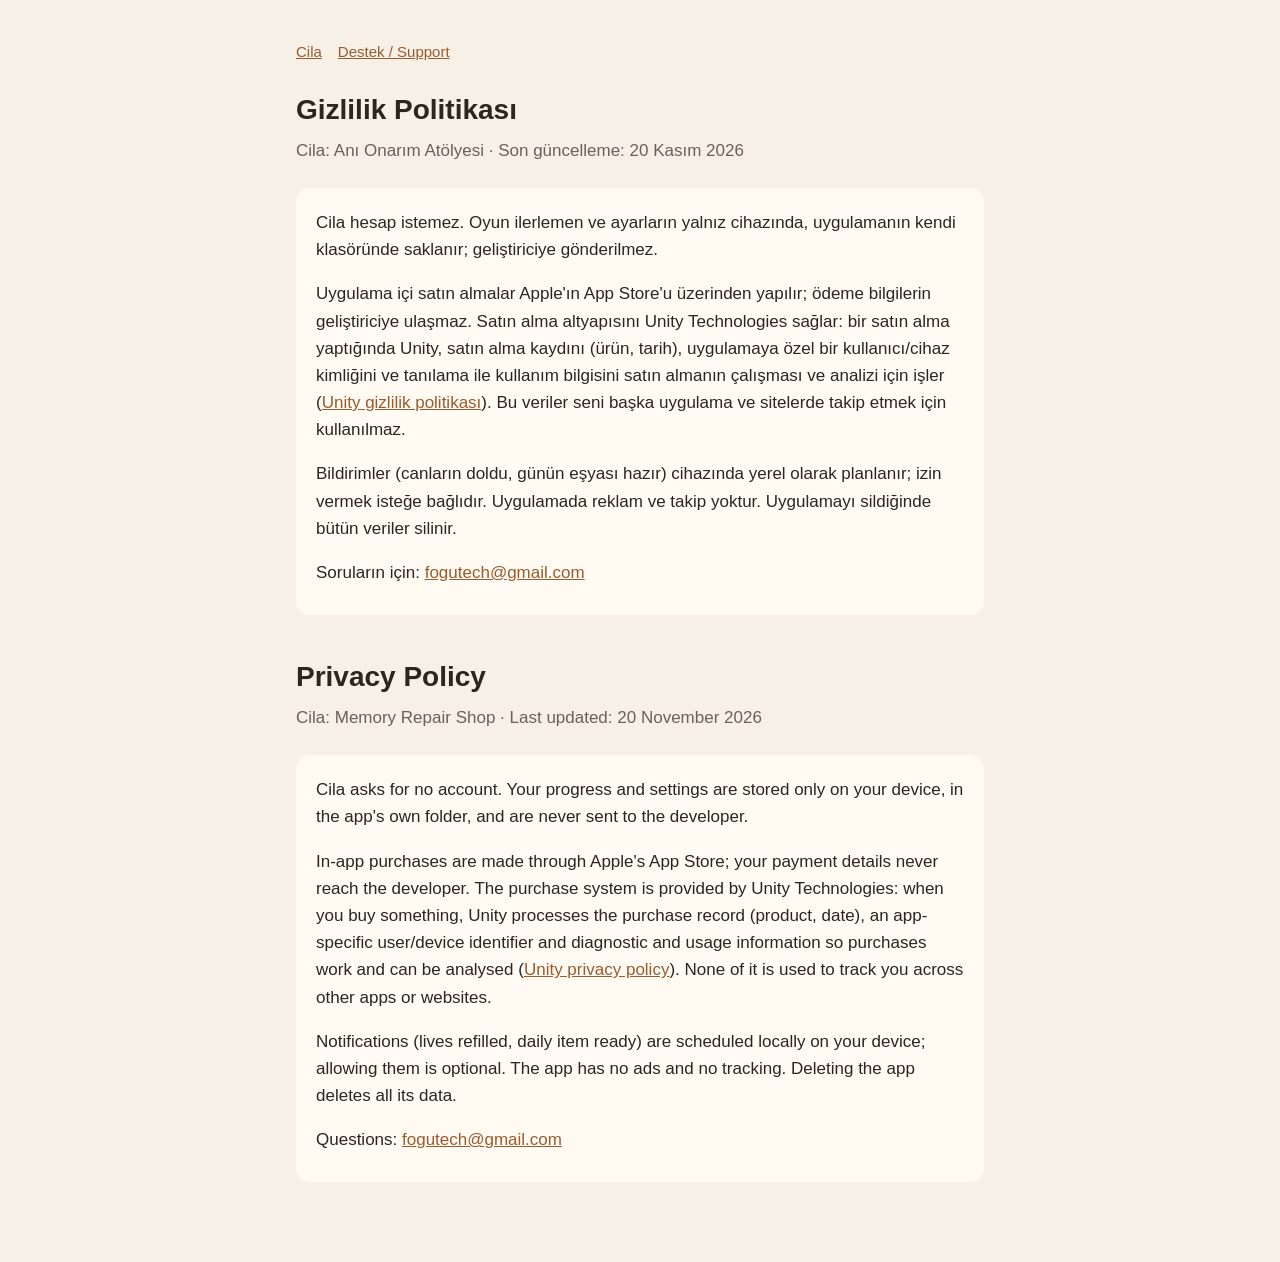
==== privacy.html @ b71c8fee "Privacy and support pages" ====
<!doctype html><html lang="tr"><head><meta charset="utf-8"><meta name="viewport" content="width=device-width,initial-scale=1">
<title>Cila — Gizlilik Politikası / Privacy Policy</title><link rel="stylesheet" href="style.css"></head><body><main>
<nav><a href="index.html">Cila</a><a href="support.html">Destek / Support</a></nav>
<h1>Gizlilik Politikası</h1><p class="sub">Cila: Anı Onarım Atölyesi · Son güncelleme: 20 Kasım 2026</p>
<section lang="tr">
<p>Cila hesap istemez. Oyun ilerlemen ve ayarların yalnız cihazında, uygulamanın kendi klasöründe saklanır; geliştiriciye gönderilmez.</p>
<p>Uygulama içi satın almalar Apple'ın App Store'u üzerinden yapılır; ödeme bilgilerin geliştiriciye ulaşmaz. Satın alma altyapısını Unity Technologies sağlar: bir satın alma yaptığında Unity, satın alma kaydını (ürün, tarih), uygulamaya özel bir kullanıcı/cihaz kimliğini ve tanılama ile kullanım bilgisini satın almanın çalışması ve analizi için işler (<a href="https://unity.com/legal/privacy-policy">Unity gizlilik politikası</a>). Bu veriler seni başka uygulama ve sitelerde takip etmek için kullanılmaz.</p>
<p>Bildirimler (canların doldu, günün eşyası hazır) cihazında yerel olarak planlanır; izin vermek isteğe bağlıdır. Uygulamada reklam ve takip yoktur. Uygulamayı sildiğinde bütün veriler silinir.</p>
<p>Soruların için: <a href="mailto:fogutech@gmail.com">fogutech@gmail.com</a></p></section>
<h1 lang="en" style="margin-top:40px">Privacy Policy</h1><p class="sub">Cila: Memory Repair Shop · Last updated: 20 November 2026</p>
<section lang="en">
<p>Cila asks for no account. Your progress and settings are stored only on your device, in the app's own folder, and are never sent to the developer.</p>
<p>In-app purchases are made through Apple's App Store; your payment details never reach the developer. The purchase system is provided by Unity Technologies: when you buy something, Unity processes the purchase record (product, date), an app-specific user/device identifier and diagnostic and usage information so purchases work and can be analysed (<a href="https://unity.com/legal/privacy-policy">Unity privacy policy</a>). None of it is used to track you across other apps or websites.</p>
<p>Notifications (lives refilled, daily item ready) are scheduled locally on your device; allowing them is optional. The app has no ads and no tracking. Deleting the app deletes all its data.</p>
<p>Questions: <a href="mailto:fogutech@gmail.com">fogutech@gmail.com</a></p></section>
</main></body></html>
---- style.css ----
:root{--bg:#f6f0e6;--fg:#2b2620;--muted:#6b6157;--accent:#9a5b2e;--card:#fffaf2}
@media (prefers-color-scheme:dark){:root{--bg:#1d1a17;--fg:#efe6da;--muted:#b3a797;--accent:#d99a62;--card:#26221e}}
*{box-sizing:border-box}body{margin:0;background:var(--bg);color:var(--fg);font:17px/1.6 -apple-system,BlinkMacSystemFont,"Segoe UI",Roboto,sans-serif}
main{max-width:720px;margin:0 auto;padding:40px 16px 64px}h1{font-size:28px;margin:0 0 4px}h2{font-size:20px;margin:32px 0 8px;color:var(--accent)}
.sub{color:var(--muted);margin:0 0 24px}section{background:var(--card);border-radius:14px;padding:4px 20px 12px;margin:16px 0}
a{color:var(--accent)}nav{display:flex;gap:16px;margin-bottom:24px;font-size:15px}footer{color:var(--muted);font-size:14px;margin-top:32px}
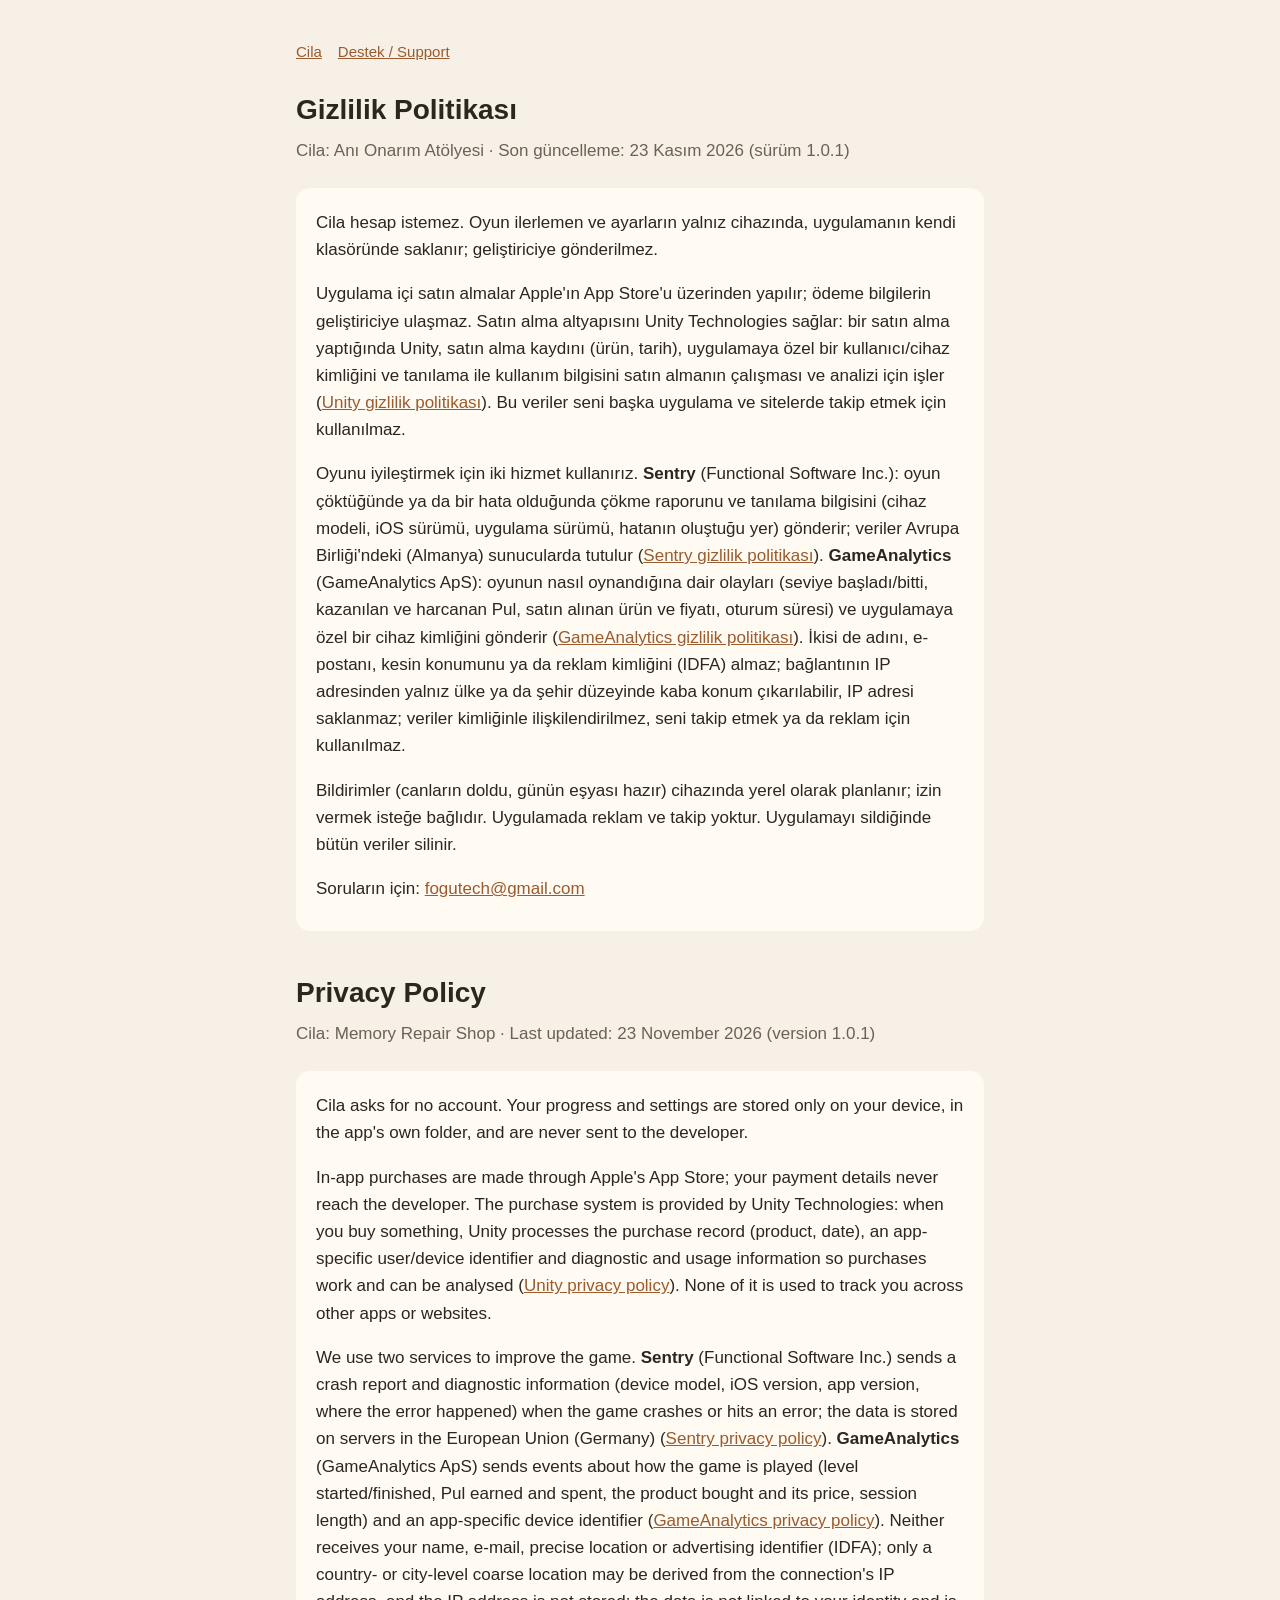
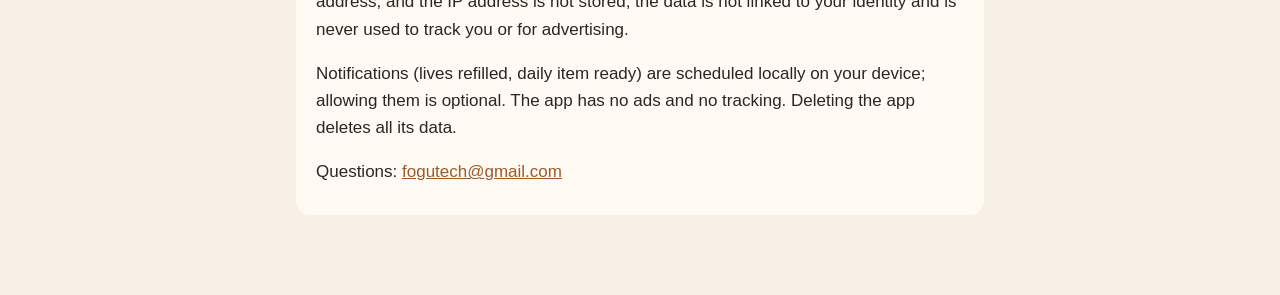
==== commit 43424bfc: "Gizlilik politikası 1.0.1: Sentry ve GameAnalytics" ====
--- a/privacy.html
+++ b/privacy.html
@@ -1,16 +1,18 @@
 <!doctype html><html lang="tr"><head><meta charset="utf-8"><meta name="viewport" content="width=device-width,initial-scale=1">
 <title>Cila — Gizlilik Politikası / Privacy Policy</title><link rel="stylesheet" href="style.css"></head><body><main>
 <nav><a href="index.html">Cila</a><a href="support.html">Destek / Support</a></nav>
-<h1>Gizlilik Politikası</h1><p class="sub">Cila: Anı Onarım Atölyesi · Son güncelleme: 20 Kasım 2026</p>
+<h1>Gizlilik Politikası</h1><p class="sub">Cila: Anı Onarım Atölyesi · Son güncelleme: 23 Kasım 2026 (sürüm 1.0.1)</p>
 <section lang="tr">
 <p>Cila hesap istemez. Oyun ilerlemen ve ayarların yalnız cihazında, uygulamanın kendi klasöründe saklanır; geliştiriciye gönderilmez.</p>
 <p>Uygulama içi satın almalar Apple'ın App Store'u üzerinden yapılır; ödeme bilgilerin geliştiriciye ulaşmaz. Satın alma altyapısını Unity Technologies sağlar: bir satın alma yaptığında Unity, satın alma kaydını (ürün, tarih), uygulamaya özel bir kullanıcı/cihaz kimliğini ve tanılama ile kullanım bilgisini satın almanın çalışması ve analizi için işler (<a href="https://unity.com/legal/privacy-policy">Unity gizlilik politikası</a>). Bu veriler seni başka uygulama ve sitelerde takip etmek için kullanılmaz.</p>
+<p>Oyunu iyileştirmek için iki hizmet kullanırız. <strong>Sentry</strong> (Functional Software Inc.): oyun çöktüğünde ya da bir hata olduğunda çökme raporunu ve tanılama bilgisini (cihaz modeli, iOS sürümü, uygulama sürümü, hatanın oluştuğu yer) gönderir; veriler Avrupa Birliği'ndeki (Almanya) sunucularda tutulur (<a href="https://sentry.io/privacy/">Sentry gizlilik politikası</a>). <strong>GameAnalytics</strong> (GameAnalytics ApS): oyunun nasıl oynandığına dair olayları (seviye başladı/bitti, kazanılan ve harcanan Pul, satın alınan ürün ve fiyatı, oturum süresi) ve uygulamaya özel bir cihaz kimliğini gönderir (<a href="https://gameanalytics.com/privacy">GameAnalytics gizlilik politikası</a>). İkisi de adını, e-postanı, kesin konumunu ya da reklam kimliğini (IDFA) almaz; bağlantının IP adresinden yalnız ülke ya da şehir düzeyinde kaba konum çıkarılabilir, IP adresi saklanmaz; veriler kimliğinle ilişkilendirilmez, seni takip etmek ya da reklam için kullanılmaz.</p>
 <p>Bildirimler (canların doldu, günün eşyası hazır) cihazında yerel olarak planlanır; izin vermek isteğe bağlıdır. Uygulamada reklam ve takip yoktur. Uygulamayı sildiğinde bütün veriler silinir.</p>
 <p>Soruların için: <a href="mailto:fogutech@gmail.com">fogutech@gmail.com</a></p></section>
-<h1 lang="en" style="margin-top:40px">Privacy Policy</h1><p class="sub">Cila: Memory Repair Shop · Last updated: 20 November 2026</p>
+<h1 lang="en" style="margin-top:40px">Privacy Policy</h1><p class="sub">Cila: Memory Repair Shop · Last updated: 23 November 2026 (version 1.0.1)</p>
 <section lang="en">
 <p>Cila asks for no account. Your progress and settings are stored only on your device, in the app's own folder, and are never sent to the developer.</p>
 <p>In-app purchases are made through Apple's App Store; your payment details never reach the developer. The purchase system is provided by Unity Technologies: when you buy something, Unity processes the purchase record (product, date), an app-specific user/device identifier and diagnostic and usage information so purchases work and can be analysed (<a href="https://unity.com/legal/privacy-policy">Unity privacy policy</a>). None of it is used to track you across other apps or websites.</p>
+<p>We use two services to improve the game. <strong>Sentry</strong> (Functional Software Inc.) sends a crash report and diagnostic information (device model, iOS version, app version, where the error happened) when the game crashes or hits an error; the data is stored on servers in the European Union (Germany) (<a href="https://sentry.io/privacy/">Sentry privacy policy</a>). <strong>GameAnalytics</strong> (GameAnalytics ApS) sends events about how the game is played (level started/finished, Pul earned and spent, the product bought and its price, session length) and an app-specific device identifier (<a href="https://gameanalytics.com/privacy">GameAnalytics privacy policy</a>). Neither receives your name, e-mail, precise location or advertising identifier (IDFA); only a country- or city-level coarse location may be derived from the connection's IP address, and the IP address is not stored; the data is not linked to your identity and is never used to track you or for advertising.</p>
 <p>Notifications (lives refilled, daily item ready) are scheduled locally on your device; allowing them is optional. The app has no ads and no tracking. Deleting the app deletes all its data.</p>
 <p>Questions: <a href="mailto:fogutech@gmail.com">fogutech@gmail.com</a></p></section>
 </main></body></html>
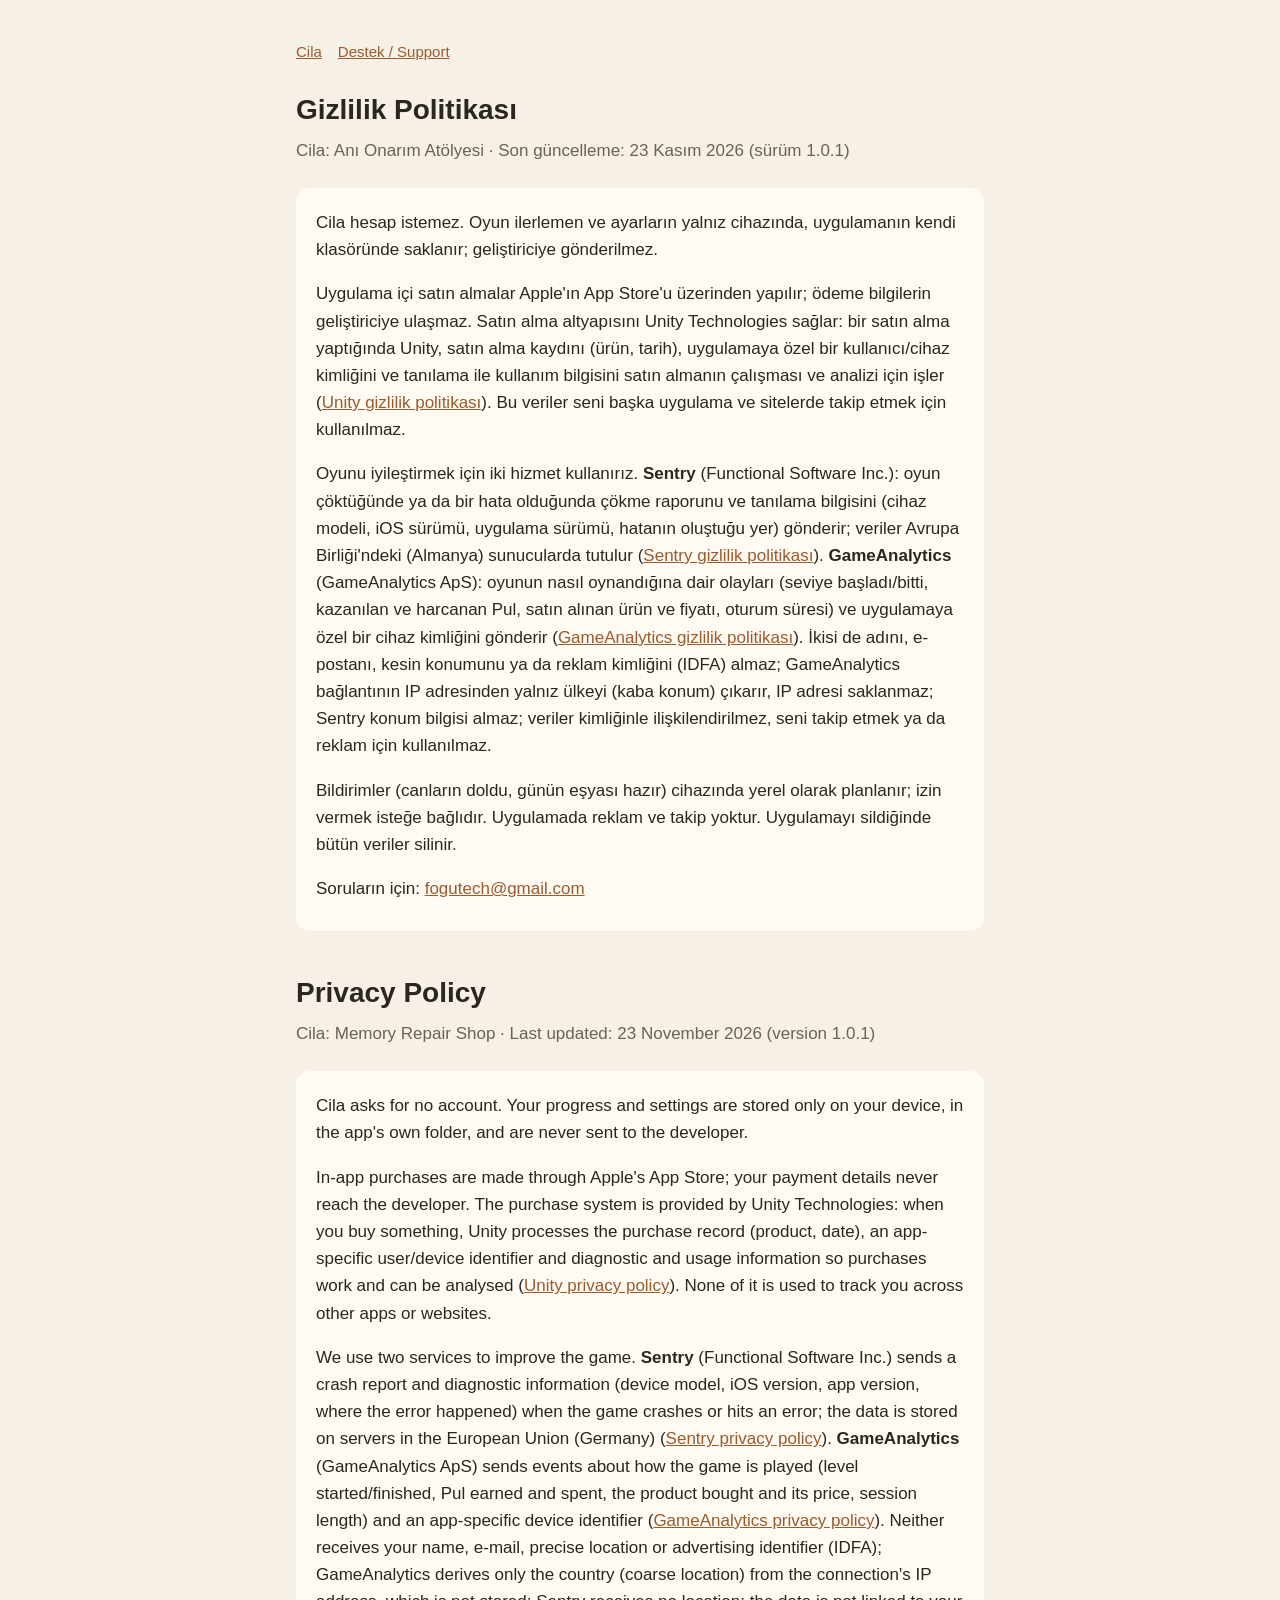
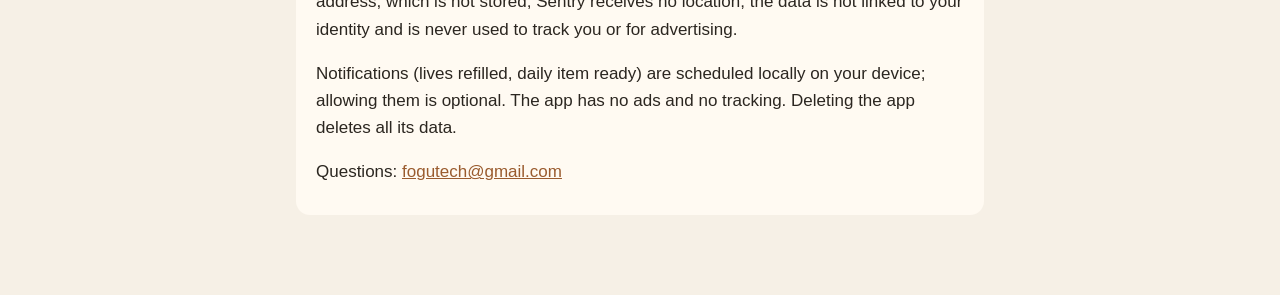
==== commit 3cb22fbd: "Gizlilik: Sentry konum almaz, GameAnalytics yalnız ülke" ====
--- a/privacy.html
+++ b/privacy.html
@@ -5,14 +5,14 @@
 <section lang="tr">
 <p>Cila hesap istemez. Oyun ilerlemen ve ayarların yalnız cihazında, uygulamanın kendi klasöründe saklanır; geliştiriciye gönderilmez.</p>
 <p>Uygulama içi satın almalar Apple'ın App Store'u üzerinden yapılır; ödeme bilgilerin geliştiriciye ulaşmaz. Satın alma altyapısını Unity Technologies sağlar: bir satın alma yaptığında Unity, satın alma kaydını (ürün, tarih), uygulamaya özel bir kullanıcı/cihaz kimliğini ve tanılama ile kullanım bilgisini satın almanın çalışması ve analizi için işler (<a href="https://unity.com/legal/privacy-policy">Unity gizlilik politikası</a>). Bu veriler seni başka uygulama ve sitelerde takip etmek için kullanılmaz.</p>
-<p>Oyunu iyileştirmek için iki hizmet kullanırız. <strong>Sentry</strong> (Functional Software Inc.): oyun çöktüğünde ya da bir hata olduğunda çökme raporunu ve tanılama bilgisini (cihaz modeli, iOS sürümü, uygulama sürümü, hatanın oluştuğu yer) gönderir; veriler Avrupa Birliği'ndeki (Almanya) sunucularda tutulur (<a href="https://sentry.io/privacy/">Sentry gizlilik politikası</a>). <strong>GameAnalytics</strong> (GameAnalytics ApS): oyunun nasıl oynandığına dair olayları (seviye başladı/bitti, kazanılan ve harcanan Pul, satın alınan ürün ve fiyatı, oturum süresi) ve uygulamaya özel bir cihaz kimliğini gönderir (<a href="https://gameanalytics.com/privacy">GameAnalytics gizlilik politikası</a>). İkisi de adını, e-postanı, kesin konumunu ya da reklam kimliğini (IDFA) almaz; bağlantının IP adresinden yalnız ülke ya da şehir düzeyinde kaba konum çıkarılabilir, IP adresi saklanmaz; veriler kimliğinle ilişkilendirilmez, seni takip etmek ya da reklam için kullanılmaz.</p>
+<p>Oyunu iyileştirmek için iki hizmet kullanırız. <strong>Sentry</strong> (Functional Software Inc.): oyun çöktüğünde ya da bir hata olduğunda çökme raporunu ve tanılama bilgisini (cihaz modeli, iOS sürümü, uygulama sürümü, hatanın oluştuğu yer) gönderir; veriler Avrupa Birliği'ndeki (Almanya) sunucularda tutulur (<a href="https://sentry.io/privacy/">Sentry gizlilik politikası</a>). <strong>GameAnalytics</strong> (GameAnalytics ApS): oyunun nasıl oynandığına dair olayları (seviye başladı/bitti, kazanılan ve harcanan Pul, satın alınan ürün ve fiyatı, oturum süresi) ve uygulamaya özel bir cihaz kimliğini gönderir (<a href="https://gameanalytics.com/privacy">GameAnalytics gizlilik politikası</a>). İkisi de adını, e-postanı, kesin konumunu ya da reklam kimliğini (IDFA) almaz; GameAnalytics bağlantının IP adresinden yalnız ülkeyi (kaba konum) çıkarır, IP adresi saklanmaz; Sentry konum bilgisi almaz; veriler kimliğinle ilişkilendirilmez, seni takip etmek ya da reklam için kullanılmaz.</p>
 <p>Bildirimler (canların doldu, günün eşyası hazır) cihazında yerel olarak planlanır; izin vermek isteğe bağlıdır. Uygulamada reklam ve takip yoktur. Uygulamayı sildiğinde bütün veriler silinir.</p>
 <p>Soruların için: <a href="mailto:fogutech@gmail.com">fogutech@gmail.com</a></p></section>
 <h1 lang="en" style="margin-top:40px">Privacy Policy</h1><p class="sub">Cila: Memory Repair Shop · Last updated: 23 November 2026 (version 1.0.1)</p>
 <section lang="en">
 <p>Cila asks for no account. Your progress and settings are stored only on your device, in the app's own folder, and are never sent to the developer.</p>
 <p>In-app purchases are made through Apple's App Store; your payment details never reach the developer. The purchase system is provided by Unity Technologies: when you buy something, Unity processes the purchase record (product, date), an app-specific user/device identifier and diagnostic and usage information so purchases work and can be analysed (<a href="https://unity.com/legal/privacy-policy">Unity privacy policy</a>). None of it is used to track you across other apps or websites.</p>
-<p>We use two services to improve the game. <strong>Sentry</strong> (Functional Software Inc.) sends a crash report and diagnostic information (device model, iOS version, app version, where the error happened) when the game crashes or hits an error; the data is stored on servers in the European Union (Germany) (<a href="https://sentry.io/privacy/">Sentry privacy policy</a>). <strong>GameAnalytics</strong> (GameAnalytics ApS) sends events about how the game is played (level started/finished, Pul earned and spent, the product bought and its price, session length) and an app-specific device identifier (<a href="https://gameanalytics.com/privacy">GameAnalytics privacy policy</a>). Neither receives your name, e-mail, precise location or advertising identifier (IDFA); only a country- or city-level coarse location may be derived from the connection's IP address, and the IP address is not stored; the data is not linked to your identity and is never used to track you or for advertising.</p>
+<p>We use two services to improve the game. <strong>Sentry</strong> (Functional Software Inc.) sends a crash report and diagnostic information (device model, iOS version, app version, where the error happened) when the game crashes or hits an error; the data is stored on servers in the European Union (Germany) (<a href="https://sentry.io/privacy/">Sentry privacy policy</a>). <strong>GameAnalytics</strong> (GameAnalytics ApS) sends events about how the game is played (level started/finished, Pul earned and spent, the product bought and its price, session length) and an app-specific device identifier (<a href="https://gameanalytics.com/privacy">GameAnalytics privacy policy</a>). Neither receives your name, e-mail, precise location or advertising identifier (IDFA); GameAnalytics derives only the country (coarse location) from the connection's IP address, which is not stored; Sentry receives no location; the data is not linked to your identity and is never used to track you or for advertising.</p>
 <p>Notifications (lives refilled, daily item ready) are scheduled locally on your device; allowing them is optional. The app has no ads and no tracking. Deleting the app deletes all its data.</p>
 <p>Questions: <a href="mailto:fogutech@gmail.com">fogutech@gmail.com</a></p></section>
 </main></body></html>
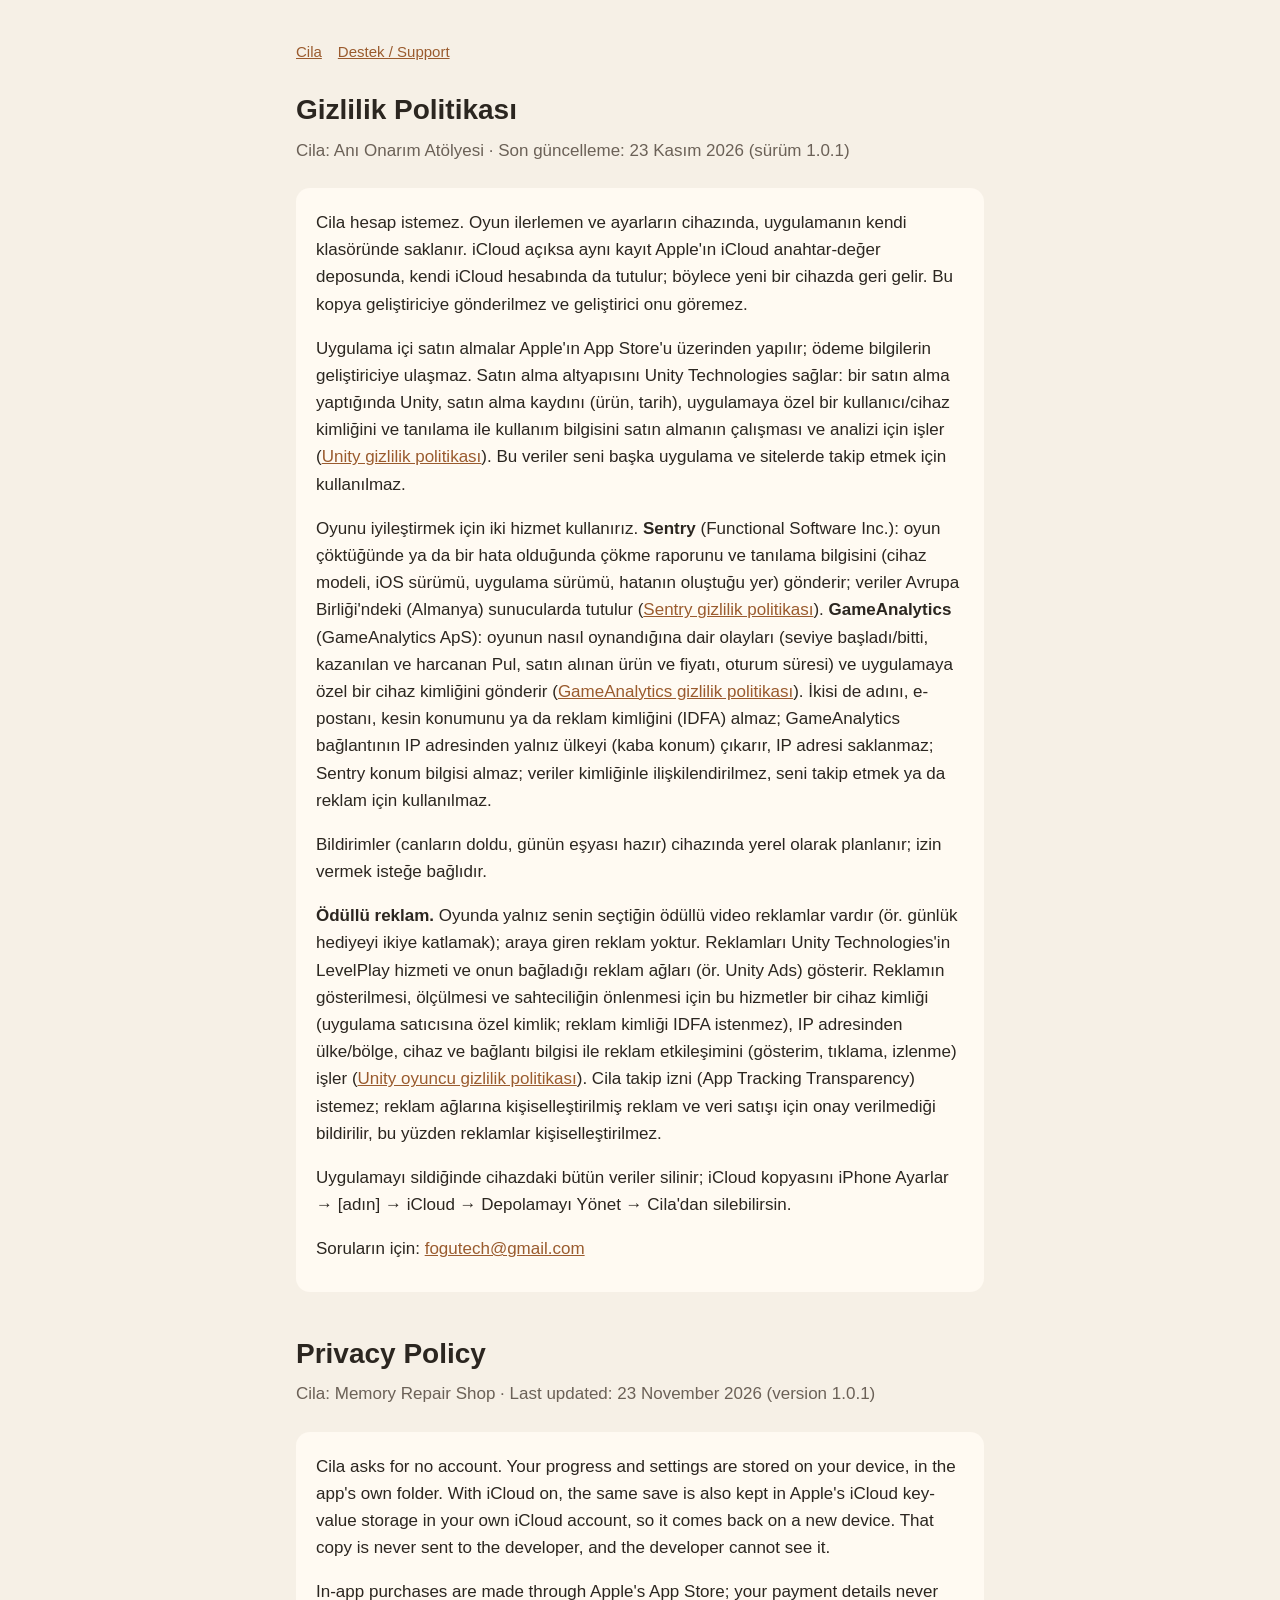
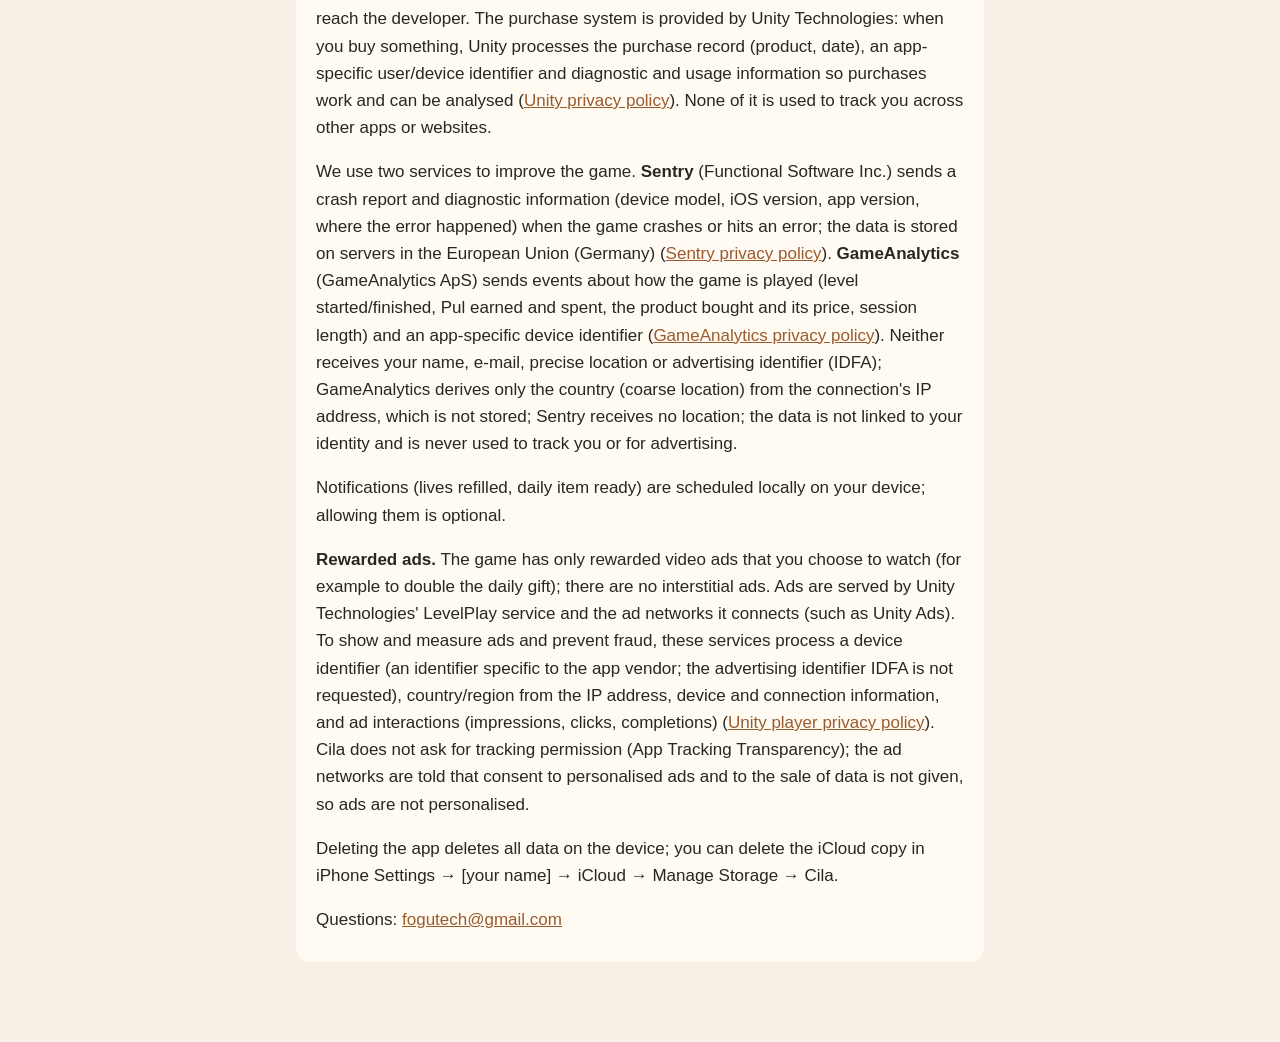
==== commit f063109e: "Privacy policy 1.0.1: rewarded ads (LevelPlay, no tracking) and iCloud save" ====
--- a/privacy.html
+++ b/privacy.html
@@ -3,16 +3,20 @@
 <nav><a href="index.html">Cila</a><a href="support.html">Destek / Support</a></nav>
 <h1>Gizlilik Politikası</h1><p class="sub">Cila: Anı Onarım Atölyesi · Son güncelleme: 23 Kasım 2026 (sürüm 1.0.1)</p>
 <section lang="tr">
-<p>Cila hesap istemez. Oyun ilerlemen ve ayarların yalnız cihazında, uygulamanın kendi klasöründe saklanır; geliştiriciye gönderilmez.</p>
+<p>Cila hesap istemez. Oyun ilerlemen ve ayarların cihazında, uygulamanın kendi klasöründe saklanır. iCloud açıksa aynı kayıt Apple'ın iCloud anahtar-değer deposunda, kendi iCloud hesabında da tutulur; böylece yeni bir cihazda geri gelir. Bu kopya geliştiriciye gönderilmez ve geliştirici onu göremez.</p>
 <p>Uygulama içi satın almalar Apple'ın App Store'u üzerinden yapılır; ödeme bilgilerin geliştiriciye ulaşmaz. Satın alma altyapısını Unity Technologies sağlar: bir satın alma yaptığında Unity, satın alma kaydını (ürün, tarih), uygulamaya özel bir kullanıcı/cihaz kimliğini ve tanılama ile kullanım bilgisini satın almanın çalışması ve analizi için işler (<a href="https://unity.com/legal/privacy-policy">Unity gizlilik politikası</a>). Bu veriler seni başka uygulama ve sitelerde takip etmek için kullanılmaz.</p>
 <p>Oyunu iyileştirmek için iki hizmet kullanırız. <strong>Sentry</strong> (Functional Software Inc.): oyun çöktüğünde ya da bir hata olduğunda çökme raporunu ve tanılama bilgisini (cihaz modeli, iOS sürümü, uygulama sürümü, hatanın oluştuğu yer) gönderir; veriler Avrupa Birliği'ndeki (Almanya) sunucularda tutulur (<a href="https://sentry.io/privacy/">Sentry gizlilik politikası</a>). <strong>GameAnalytics</strong> (GameAnalytics ApS): oyunun nasıl oynandığına dair olayları (seviye başladı/bitti, kazanılan ve harcanan Pul, satın alınan ürün ve fiyatı, oturum süresi) ve uygulamaya özel bir cihaz kimliğini gönderir (<a href="https://gameanalytics.com/privacy">GameAnalytics gizlilik politikası</a>). İkisi de adını, e-postanı, kesin konumunu ya da reklam kimliğini (IDFA) almaz; GameAnalytics bağlantının IP adresinden yalnız ülkeyi (kaba konum) çıkarır, IP adresi saklanmaz; Sentry konum bilgisi almaz; veriler kimliğinle ilişkilendirilmez, seni takip etmek ya da reklam için kullanılmaz.</p>
-<p>Bildirimler (canların doldu, günün eşyası hazır) cihazında yerel olarak planlanır; izin vermek isteğe bağlıdır. Uygulamada reklam ve takip yoktur. Uygulamayı sildiğinde bütün veriler silinir.</p>
+<p>Bildirimler (canların doldu, günün eşyası hazır) cihazında yerel olarak planlanır; izin vermek isteğe bağlıdır.</p>
+<p><strong>Ödüllü reklam.</strong> Oyunda yalnız senin seçtiğin ödüllü video reklamlar vardır (ör. günlük hediyeyi ikiye katlamak); araya giren reklam yoktur. Reklamları Unity Technologies'in LevelPlay hizmeti ve onun bağladığı reklam ağları (ör. Unity Ads) gösterir. Reklamın gösterilmesi, ölçülmesi ve sahteciliğin önlenmesi için bu hizmetler bir cihaz kimliği (uygulama satıcısına özel kimlik; reklam kimliği IDFA istenmez), IP adresinden ülke/bölge, cihaz ve bağlantı bilgisi ile reklam etkileşimini (gösterim, tıklama, izlenme) işler (<a href="https://unity.com/legal/game-player-and-app-user-privacy-policy">Unity oyuncu gizlilik politikası</a>). Cila takip izni (App Tracking Transparency) istemez; reklam ağlarına kişiselleştirilmiş reklam ve veri satışı için onay verilmediği bildirilir, bu yüzden reklamlar kişiselleştirilmez.</p>
+<p>Uygulamayı sildiğinde cihazdaki bütün veriler silinir; iCloud kopyasını iPhone Ayarlar → [adın] → iCloud → Depolamayı Yönet → Cila'dan silebilirsin.</p>
 <p>Soruların için: <a href="mailto:fogutech@gmail.com">fogutech@gmail.com</a></p></section>
 <h1 lang="en" style="margin-top:40px">Privacy Policy</h1><p class="sub">Cila: Memory Repair Shop · Last updated: 23 November 2026 (version 1.0.1)</p>
 <section lang="en">
-<p>Cila asks for no account. Your progress and settings are stored only on your device, in the app's own folder, and are never sent to the developer.</p>
+<p>Cila asks for no account. Your progress and settings are stored on your device, in the app's own folder. With iCloud on, the same save is also kept in Apple's iCloud key-value storage in your own iCloud account, so it comes back on a new device. That copy is never sent to the developer, and the developer cannot see it.</p>
 <p>In-app purchases are made through Apple's App Store; your payment details never reach the developer. The purchase system is provided by Unity Technologies: when you buy something, Unity processes the purchase record (product, date), an app-specific user/device identifier and diagnostic and usage information so purchases work and can be analysed (<a href="https://unity.com/legal/privacy-policy">Unity privacy policy</a>). None of it is used to track you across other apps or websites.</p>
 <p>We use two services to improve the game. <strong>Sentry</strong> (Functional Software Inc.) sends a crash report and diagnostic information (device model, iOS version, app version, where the error happened) when the game crashes or hits an error; the data is stored on servers in the European Union (Germany) (<a href="https://sentry.io/privacy/">Sentry privacy policy</a>). <strong>GameAnalytics</strong> (GameAnalytics ApS) sends events about how the game is played (level started/finished, Pul earned and spent, the product bought and its price, session length) and an app-specific device identifier (<a href="https://gameanalytics.com/privacy">GameAnalytics privacy policy</a>). Neither receives your name, e-mail, precise location or advertising identifier (IDFA); GameAnalytics derives only the country (coarse location) from the connection's IP address, which is not stored; Sentry receives no location; the data is not linked to your identity and is never used to track you or for advertising.</p>
-<p>Notifications (lives refilled, daily item ready) are scheduled locally on your device; allowing them is optional. The app has no ads and no tracking. Deleting the app deletes all its data.</p>
+<p>Notifications (lives refilled, daily item ready) are scheduled locally on your device; allowing them is optional.</p>
+<p><strong>Rewarded ads.</strong> The game has only rewarded video ads that you choose to watch (for example to double the daily gift); there are no interstitial ads. Ads are served by Unity Technologies' LevelPlay service and the ad networks it connects (such as Unity Ads). To show and measure ads and prevent fraud, these services process a device identifier (an identifier specific to the app vendor; the advertising identifier IDFA is not requested), country/region from the IP address, device and connection information, and ad interactions (impressions, clicks, completions) (<a href="https://unity.com/legal/game-player-and-app-user-privacy-policy">Unity player privacy policy</a>). Cila does not ask for tracking permission (App Tracking Transparency); the ad networks are told that consent to personalised ads and to the sale of data is not given, so ads are not personalised.</p>
+<p>Deleting the app deletes all data on the device; you can delete the iCloud copy in iPhone Settings → [your name] → iCloud → Manage Storage → Cila.</p>
 <p>Questions: <a href="mailto:fogutech@gmail.com">fogutech@gmail.com</a></p></section>
 </main></body></html>
